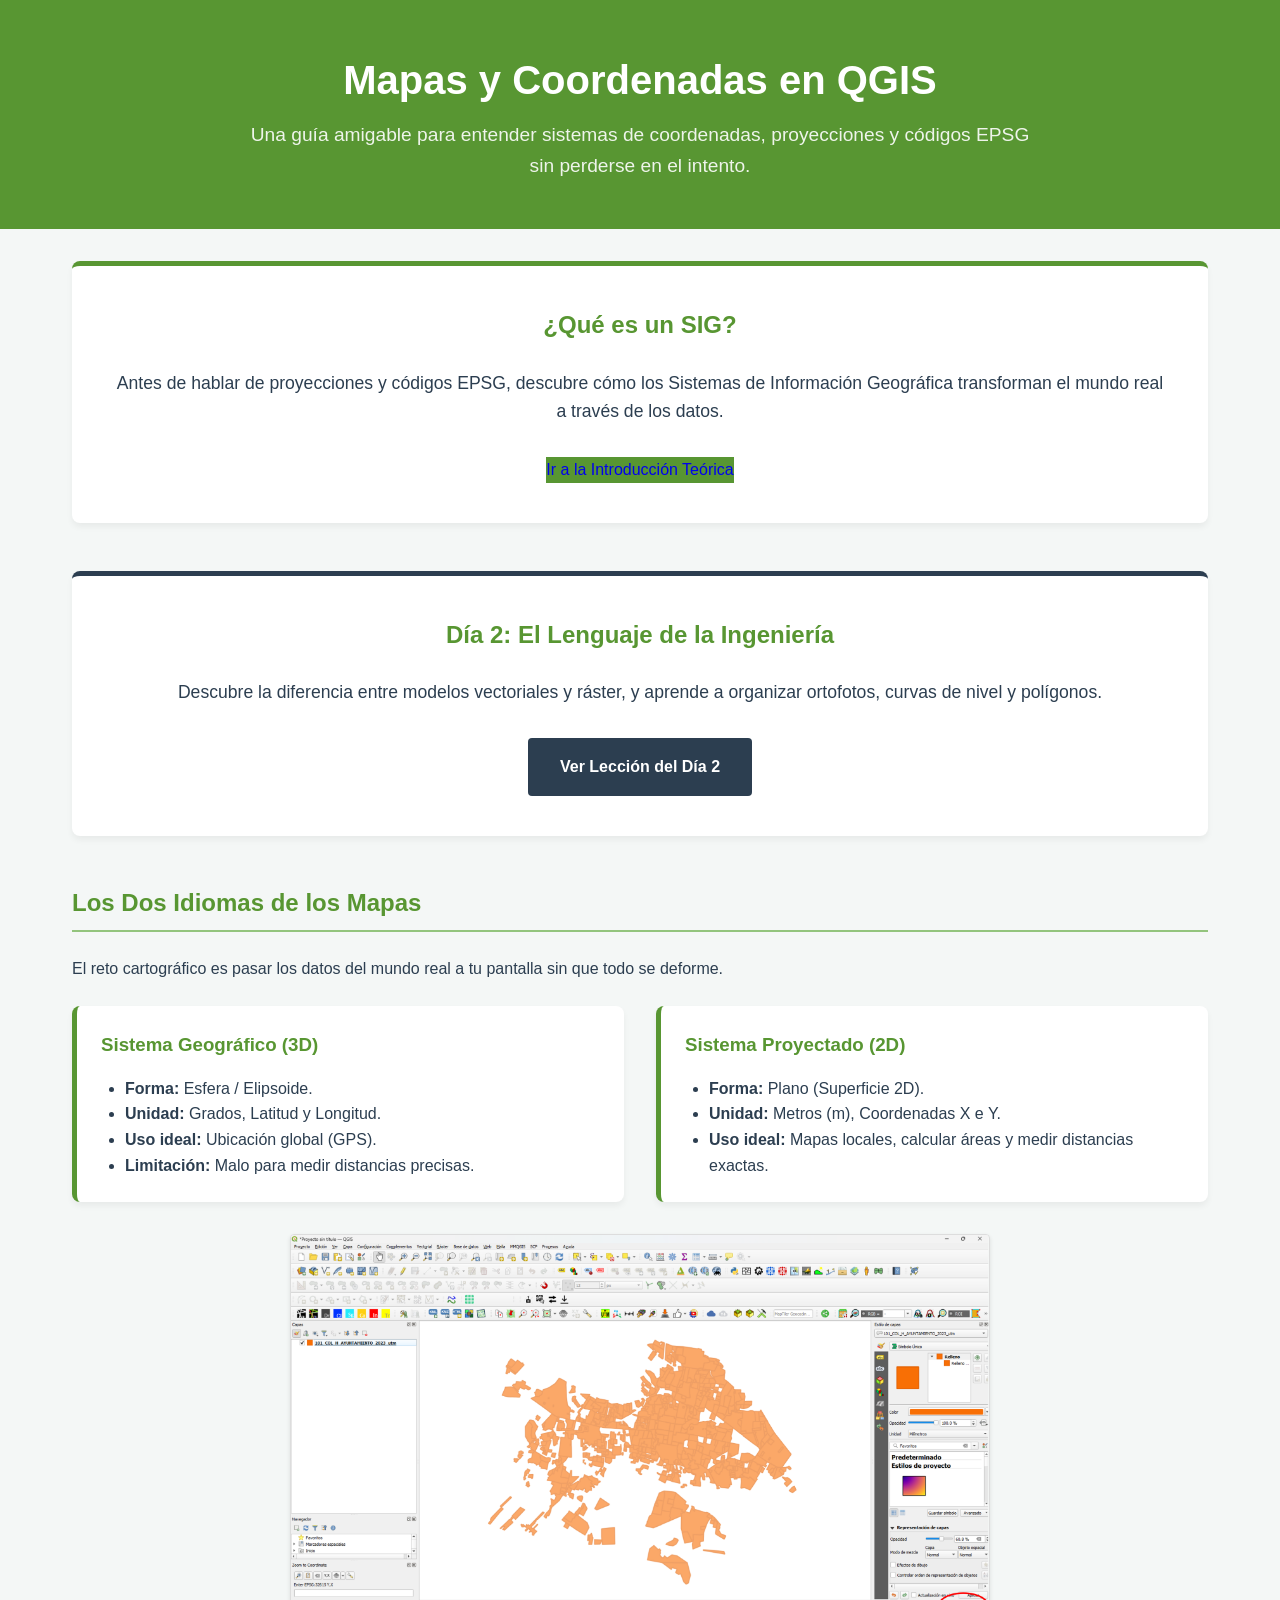
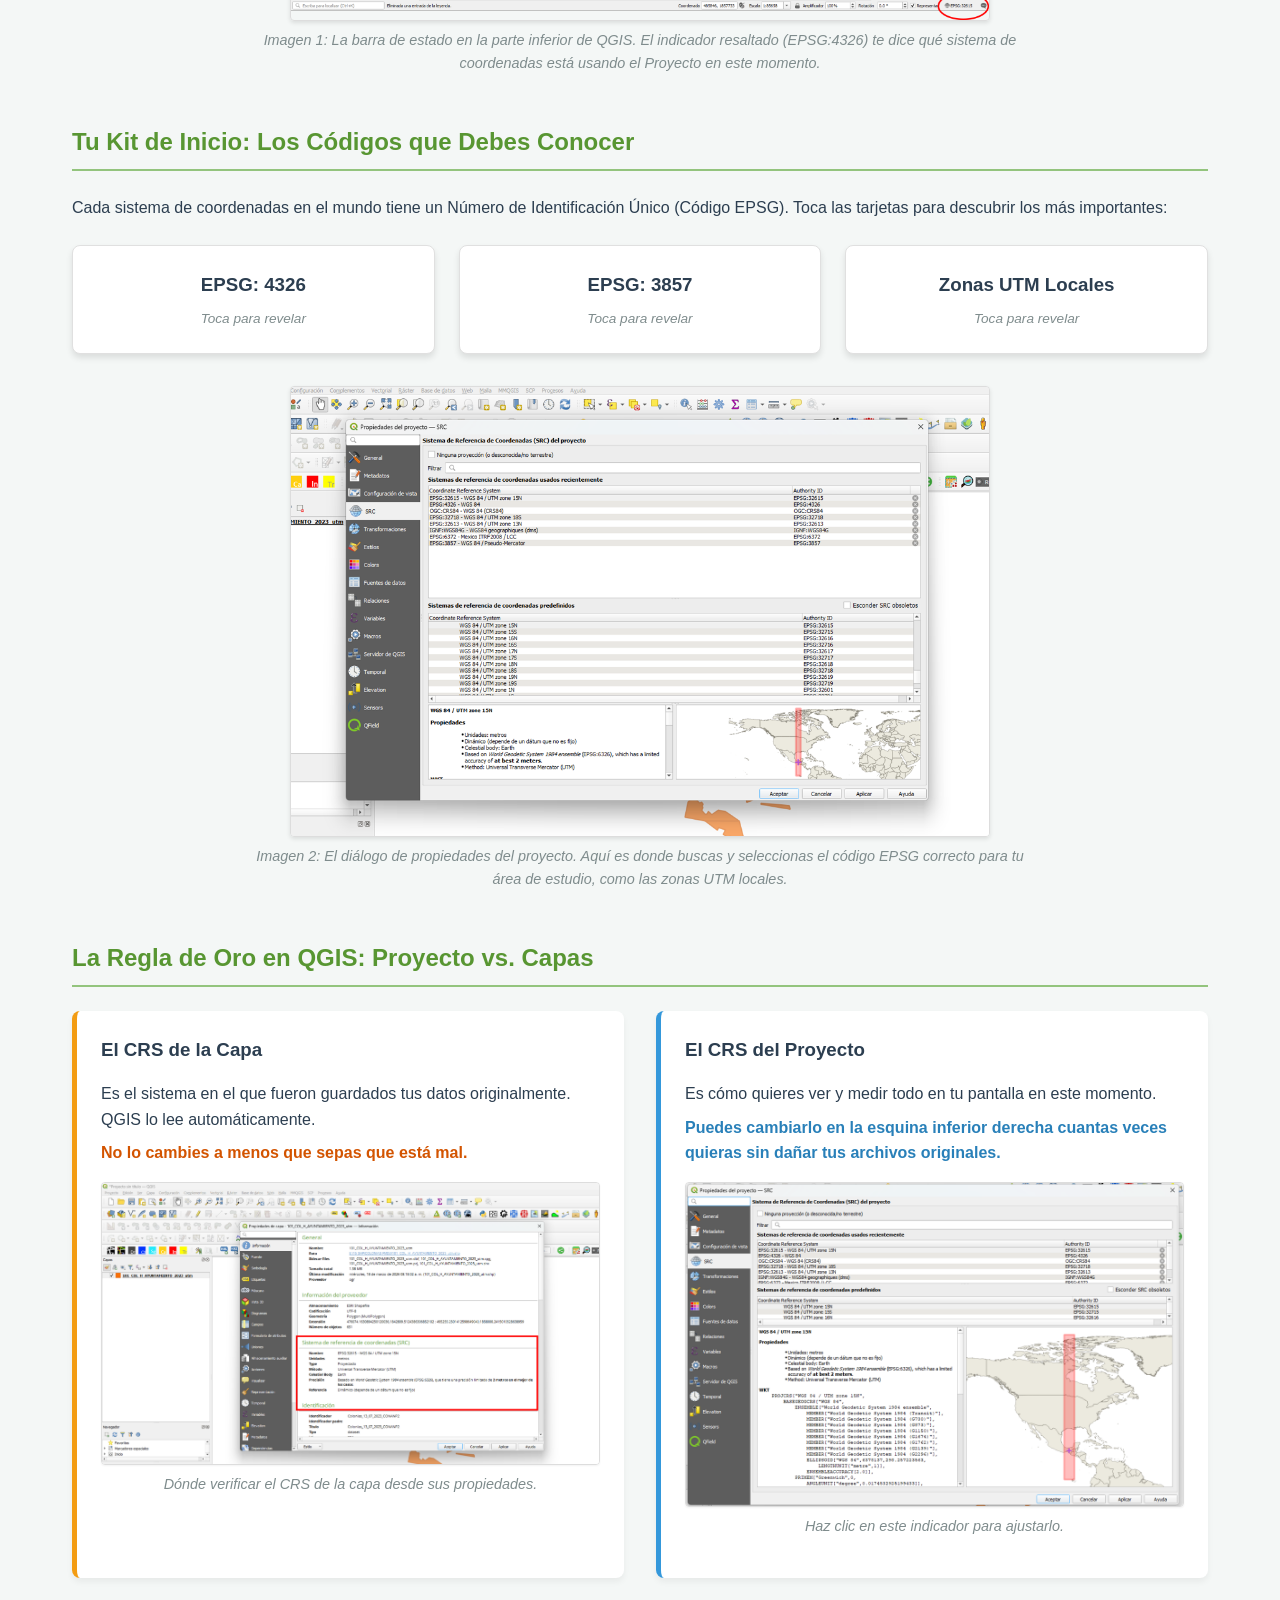
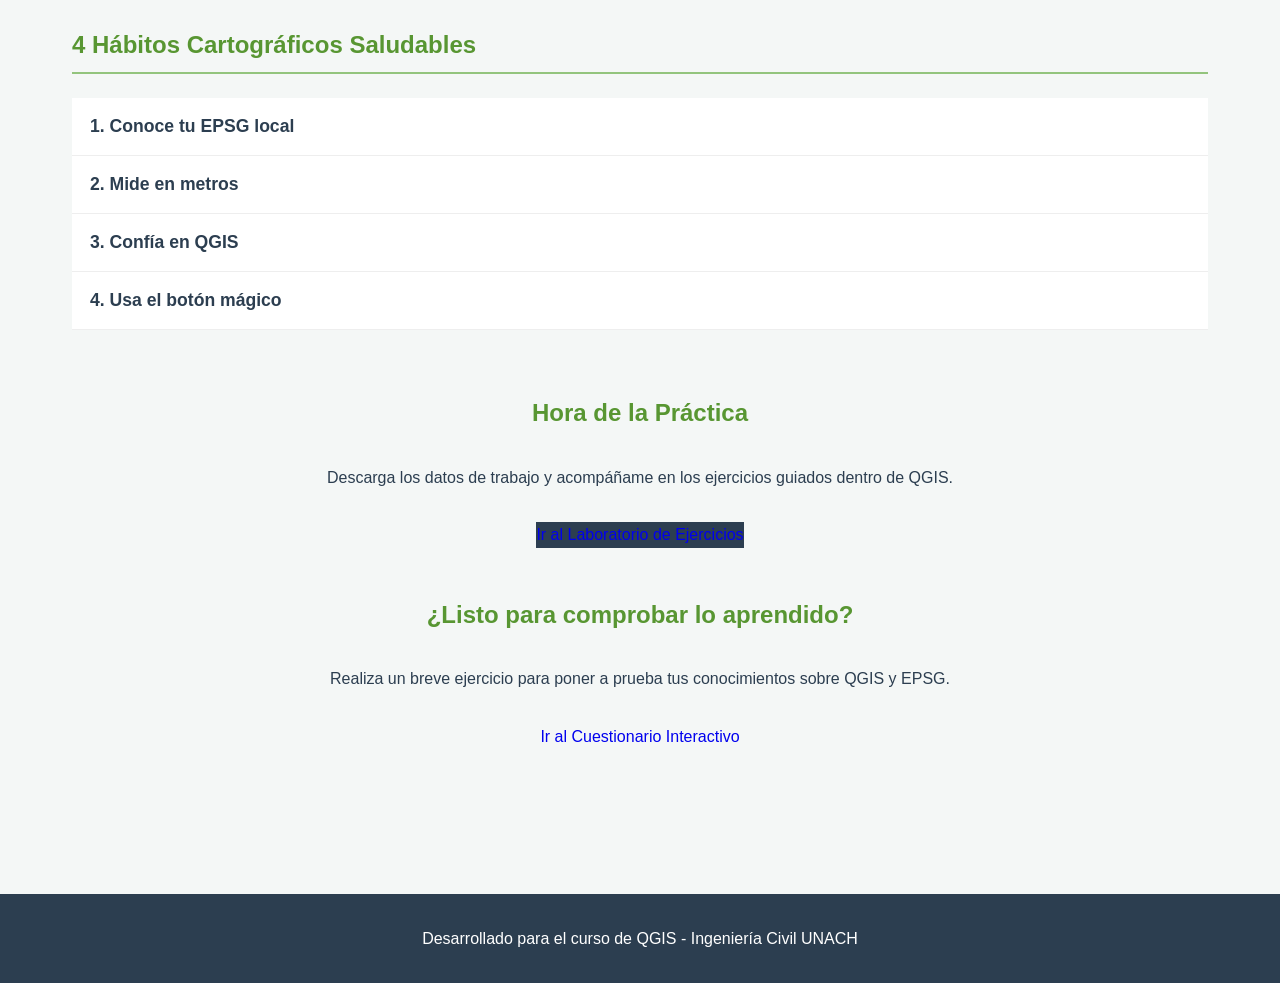
==== index.html @ a40d9d5a "Curso de QGIS" ====
<!DOCTYPE html>
<html lang="es">
<head>
    <meta charset="UTF-8">
    <meta name="viewport" content="width=device-width, initial-scale=1.0">
    <title>Mapas y Coordenadas en QGIS</title>
    <link rel="stylesheet" href="css/style.css">
</head>
<body>

    <header>
        <h1>Mapas y Coordenadas en QGIS</h1>
        <p>Una guía amigable para entender sistemas de coordenadas, proyecciones y códigos EPSG sin perderse en el intento.</p>
    </header>

    <div class="container">
        
        <section style="text-align: center; margin-bottom: 3rem; background-color: var(--white); padding: 2.5rem; border-radius: 8px; box-shadow: 0 4px 6px rgba(0,0,0,0.05); border-top: 5px solid var(--qgis-green);">
            <h2 class="section-title" style="border: none; margin-top: 0; padding-bottom: 0;">¿Qué es un SIG?</h2>
            <p style="margin-bottom: 2rem; font-size: 1.1rem; color: var(--qgis-dark);">Antes de hablar de proyecciones y códigos EPSG, descubre cómo los Sistemas de Información Geográfica transforman el mundo real a través de los datos.</p>
            <a href="introduccion.html" class="btn-submit" style="text-decoration: none; display: inline-block; width: auto; background-color: var(--qgis-green);">Ir a la Introducción Teórica</a>
        </section>

        <section style="text-align: center; margin-bottom: 3rem; background-color: var(--white); padding: 2.5rem; border-radius: 8px; box-shadow: 0 4px 6px rgba(0,0,0,0.05); border-top: 5px solid var(--qgis-dark);">
            <h2 class="section-title" style="border: none; margin-top: 0; padding-bottom: 0;">Día 2: El Lenguaje de la Ingeniería</h2>
            <p style="margin-bottom: 2rem; font-size: 1.1rem; color: var(--qgis-dark);">Descubre la diferencia entre modelos vectoriales y ráster, y aprende a organizar ortofotos, curvas de nivel y polígonos.</p>
            <a href="dia2.html" class="btn-submit" style="text-decoration: none; display: inline-block; width: auto; background-color: var(--qgis-dark); color: var(--white); padding: 1rem 2rem; border-radius: 4px; font-weight: bold;">Ver Lección del Día 2</a>
        </section>

        <section>
            <h2 class="section-title">Los Dos Idiomas de los Mapas</h2>
            <p class="section-desc">El reto cartográfico es pasar los datos del mundo real a tu pantalla sin que todo se deforme.</p>
            
            <div class="grid-2">
                <div class="card">
                    <h3 class="card-title-green">Sistema Geográfico (3D)</h3>
                    <ul class="card-list">
                        <li><strong>Forma:</strong> Esfera / Elipsoide.</li>
                        <li><strong>Unidad:</strong> Grados, Latitud y Longitud.</li>
                        <li><strong>Uso ideal:</strong> Ubicación global (GPS).</li>
                        <li><strong>Limitación:</strong> Malo para medir distancias precisas.</li>
                    </ul>
                </div>
                <div class="card">
                    <h3 class="card-title-green">Sistema Proyectado (2D)</h3>
                    <ul class="card-list">
                        <li><strong>Forma:</strong> Plano (Superficie 2D).</li>
                        <li><strong>Unidad:</strong> Metros (m), Coordenadas X e Y.</li>
                        <li><strong>Uso ideal:</strong> Mapas locales, calcular áreas y medir distancias exactas.</li>
                    </ul>
                </div>
            </div>

            <figure class="demo-image-full">
                <img src="img/barra_estado.png" alt="Ejemplo de barra de estado de QGIS mostrando el EPSG:4326" class="qgis-screenshot-focused">
                <figcaption>Imagen 1: La barra de estado en la parte inferior de QGIS. El indicador resaltado (EPSG:4326) te dice qué sistema de coordenadas está usando el Proyecto en este momento.</figcaption>
            </figure>
        </section>

        <section>
            <h2 class="section-title">Tu Kit de Inicio: Los Códigos que Debes Conocer</h2>
            <p class="section-desc">Cada sistema de coordenadas en el mundo tiene un Número de Identificación Único (Código EPSG). Toca las tarjetas para descubrir los más importantes:</p>
            
            <div class="grid-3">
                <div class="interactive-card" onclick="toggleCard(this)">
                    <h3>EPSG: 4326</h3>
                    <p class="hint">Toca para revelar</p>
                    <div class="hidden-content">
                        <p><strong>El Rey Global.</strong> Usa grados (lat/long). Perfecto para ubicar puntos con GPS en cualquier parte del planeta.</p>
                    </div>
                </div>

                <div class="interactive-card" onclick="toggleCard(this)">
                    <h3>EPSG: 3857</h3>
                    <p class="hint">Toca para revelar</p>
                    <div class="hidden-content">
                        <p><strong>El Estándar Web.</strong> Usa metros. Es el sistema que utilizan Google Maps, OpenStreetMap y casi todos los mapas en internet.</p>
                    </div>
                </div>

                <div class="interactive-card" onclick="toggleCard(this)">
                    <h3>Zonas UTM Locales</h3>
                    <p class="hint">Toca para revelar</p>
                    <div class="hidden-content">
                        <p><strong>La Lupa Local.</strong> Usan metros. Son 'tiras' o franjas específicas del mundo para trabajar con máxima precisión en tu país o región.</p>
                    </div>
                </div>
            </div>

            <figure class="demo-image-full">
                <img src="img/propiedades_proyecto.png" alt="Ejemplo de búsqueda de EPSG en propiedades del proyecto de QGIS" class="qgis-screenshot-focused">
                <figcaption>Imagen 2: El diálogo de propiedades del proyecto. Aquí es donde buscas y seleccionas el código EPSG correcto para tu área de estudio, como las zonas UTM locales.</figcaption>
            </figure>
        </section>

        <section>
            <h2 class="section-title">La Regla de Oro en QGIS: Proyecto vs. Capas</h2>
            <div class="grid-2">
                <div class="card card-warning">
                    <h3>El CRS de la Capa</h3>
                    <p class="mt-1">Es el sistema en el que fueron guardados tus datos originalmente. QGIS lo lee automáticamente.</p>
                    <p class="warning-text">No lo cambies a menos que sepas que está mal.</p>
                    <figure class="demo-image-card mt-1">
                        <img src="img/propiedades_capa.png" alt="Imagen de propiedades de capa en QGIS mostrando el CRS de la capa" class="qgis-screenshot-card">
                        <figcaption>Dónde verificar el CRS de la capa desde sus propiedades.</figcaption>
                    </figure>
                </div>
                <div class="card card-info">
                    <h3>El CRS del Proyecto</h3>
                    <p class="mt-1">Es cómo quieres ver y medir todo en tu pantalla en este momento.</p>
                    <p class="info-text">Puedes cambiarlo en la esquina inferior derecha cuantas veces quieras sin dañar tus archivos originales.</p>
                    <figure class="demo-image-card mt-1">
                        <img src="img/esquina_inferior.png" alt="Esquina inferior derecha de QGIS para cambiar CRS" class="qgis-screenshot-card">
                        <figcaption>Haz clic en este indicador para ajustarlo.</figcaption>
                    </figure>
                </div>
            </div>
        </section>

        <section>
            <h2 class="section-title">4 Hábitos Cartográficos Saludables</h2>
            
            <button class="accordion">1. Conoce tu EPSG local</button>
            <div class="panel">
                <p>Averigua qué código EPSG (UTM o sistema nacional) se usa oficialmente en tu país o área de estudio.</p>
            </div>

            <button class="accordion">2. Mide en metros</button>
            <div class="panel">
                <p>Si necesitas calcular áreas o distancias, asegúrate de que tu Proyecto esté en un Sistema Proyectado, no en grados.</p>
            </div>

            <button class="accordion">3. Confía en QGIS</button>
            <div class="panel">
                <p>Deja que el software asigne automáticamente el CRS a las capas que importas. No lo fuerces.</p>
            </div>

            <button class="accordion">4. Usa el botón mágico</button>
            <div class="panel">
                <p>Haz clic derecho en tu capa principal y usa 'Establecer CRS del Proyecto desde Capa' para alinear tu lienzo rápidamente.</p>
                <figure class="demo-image-full">
                    <img src="img/set_crs.png" alt="Imagen del menú contextual para establecer CRS del proyecto desde capa en QGIS" class="qgis-screenshot-focused">
                    <figcaption>Imagen 3: Cómo acceder rápidamente a la función 'Set Project CRS from Layer' desde el panel de capas.</figcaption>
                </figure>
            </div>
        </section>

        <section style="text-align: center; margin-top: 4rem; margin-bottom: 2rem;">
            <h2 class="section-title" style="border: none;">Hora de la Práctica</h2>
            <p style="margin-bottom: 2rem;">Descarga los datos de trabajo y acompáñame en los ejercicios guiados dentro de QGIS.</p>
            <a href="ejercicios.html" class="btn-submit" style="text-decoration: none; display: inline-block; width: auto; background-color: var(--qgis-dark);">Ir al Laboratorio de Ejercicios</a>
        </section>

        <section style="text-align: center; margin-bottom: 4rem;">
            <h2 class="section-title" style="border: none;">¿Listo para comprobar lo aprendido?</h2>
            <p style="margin-bottom: 2rem;">Realiza un breve ejercicio para poner a prueba tus conocimientos sobre QGIS y EPSG.</p>
            <a href="quiz.html" class="btn-submit" style="text-decoration: none; display: inline-block; width: auto;">Ir al Cuestionario Interactivo</a>
        </section>

    </div>

    <footer>
        <p>Desarrollado para el curso de QGIS - Ingeniería Civil UNACH</p>
    </footer>

    <script src="js/script.js"></script>
</body>
</html>
---- css/style.css ----
:root {
    --qgis-green: #589632;
    --qgis-light-green: #93c47d;
    --qgis-dark: #2c3e50;
    --qgis-bg: #f4f7f6;
    --white: #ffffff;
}

* {
    box-sizing: border-box;
    margin: 0;
    padding: 0;
    font-family: 'Segoe UI', Tahoma, Geneva, Verdana, sans-serif;
}

body {
    background-color: var(--qgis-bg);
    color: var(--qgis-dark);
    line-height: 1.6;
}

header {
    background-color: var(--qgis-green);
    color: var(--white);
    padding: 3rem 1rem;
    text-align: center;
}

header h1 {
    font-size: 2.5rem;
    margin-bottom: 0.5rem;
}

header p {
    font-size: 1.2rem;
    opacity: 0.9;
    max-width: 800px;
    margin: 0 auto;
}

.container {
    max-width: 1200px;
    margin: 0 auto;
    padding: 2rem;
}

.section-title {
    color: var(--qgis-green);
    border-bottom: 2px solid var(--qgis-light-green);
    padding-bottom: 0.5rem;
    margin-bottom: 1.5rem;
    margin-top: 3rem;
}

.section-desc {
    margin-bottom: 1.5rem;
}

.grid-2 {
    display: grid;
    grid-template-columns: repeat(auto-fit, minmax(300px, 1fr));
    gap: 2rem;
}

.grid-3 {
    display: grid;
    grid-template-columns: repeat(auto-fit, minmax(250px, 1fr));
    gap: 1.5rem;
}

.card {
    background: var(--white);
    border-radius: 8px;
    padding: 1.5rem;
    box-shadow: 0 4px 6px rgba(0,0,0,0.05);
    border-left: 5px solid var(--qgis-green);
}

.card-title-green {
    color: var(--qgis-green);
}

.card-list {
    margin-top: 1rem;
    margin-left: 1.5rem;
}

.card-warning {
    border-left-color: #f39c12;
}

.card-info {
    border-left-color: #3498db;
}

.mt-1 {
    margin-top: 1rem;
}

.warning-text {
    margin-top: 0.5rem;
    font-weight: bold;
    color: #d35400;
}

.info-text {
    margin-top: 0.5rem;
    font-weight: bold;
    color: #2980b9;
}

.interactive-card {
    background: var(--white);
    border-radius: 8px;
    padding: 1.5rem;
    box-shadow: 0 4px 6px rgba(0,0,0,0.1);
    cursor: pointer;
    transition: transform 0.3s ease, box-shadow 0.3s ease;
    text-align: center;
    border: 1px solid #e0e0e0;
}

.interactive-card:hover {
    transform: translateY(-5px);
    box-shadow: 0 6px 12px rgba(0,0,0,0.15);
    border-color: var(--qgis-light-green);
}

.interactive-card h3 {
    color: var(--qgis-dark);
    margin-bottom: 0.5rem;
}

.interactive-card .hint {
    font-size: 0.85rem;
    color: #7f8c8d;
    font-style: italic;
}

.hidden-content {
    display: none;
    margin-top: 1rem;
    padding-top: 1rem;
    border-top: 1px solid #eee;
    text-align: left;
    animation: fadeIn 0.4s ease-in-out;
}

.interactive-card.active .hidden-content {
    display: block;
}

.interactive-card.active .hint {
    display: none;
}

.accordion {
    background-color: var(--white);
    color: var(--qgis-dark);
    cursor: pointer;
    padding: 18px;
    width: 100%;
    border: none;
    text-align: left;
    outline: none;
    font-size: 1.1rem;
    font-weight: bold;
    transition: 0.4s;
    border-bottom: 1px solid #eee;
}

.active-accordion, .accordion:hover {
    background-color: var(--qgis-light-green);
    color: var(--white);
}

.panel {
    padding: 0 18px;
    background-color: white;
    max-height: 0;
    overflow: hidden;
    transition: max-height 0.2s ease-out;
}

.panel p {
    padding: 1rem 0;
}

/* --- Control de Imágenes --- */
.demo-image-full {
    text-align: center;
    margin-top: 2rem;
    margin-bottom: 2rem;
}

.demo-image-card {
    text-align: center;
    margin-top: 1rem;
    margin-bottom: 1rem;
}

/* Limita el tamaño de las imágenes generales para que no ocupen toda la pantalla */
.qgis-screenshot-focused {
    max-width: 700px;
    width: 100%;
    height: auto;
    border: 1px solid #ddd;
    border-radius: 4px;
    box-shadow: 0 2px 4px rgba(0,0,0,0.1);
    display: block;
    margin: 0 auto;
}

/* Asegura que las imágenes dentro de las tarjetas encajen bien */
.qgis-screenshot-card {
    max-width: 100%;
    height: auto;
    border: 1px solid #ddd;
    border-radius: 4px;
    box-shadow: 0 1px 2px rgba(0,0,0,0.05);
    display: block;
    margin: 0 auto;
}

figcaption {
    font-size: 0.9rem;
    color: #7f8c8d;
    font-style: italic;
    margin-top: 0.5rem;
    max-width: 800px;
    margin-left: auto;
    margin-right: auto;
}

@keyframes fadeIn {
    from { opacity: 0; }
    to { opacity: 1; }
}

footer {
    text-align: center;
    padding: 2rem;
    background: var(--qgis-dark);
    color: var(--white);
    margin-top: 3rem;
}

/* Ajustes para pantallas moviles pequenas */
@media (max-width: 600px) {
    header h1 {
        font-size: 2rem;
    }
    .container {
        padding: 1rem;
    }
    .accordion {
        font-size: 1rem;
    }
    .qgis-screenshot-focused {
        border-radius: 2px;
    }
}
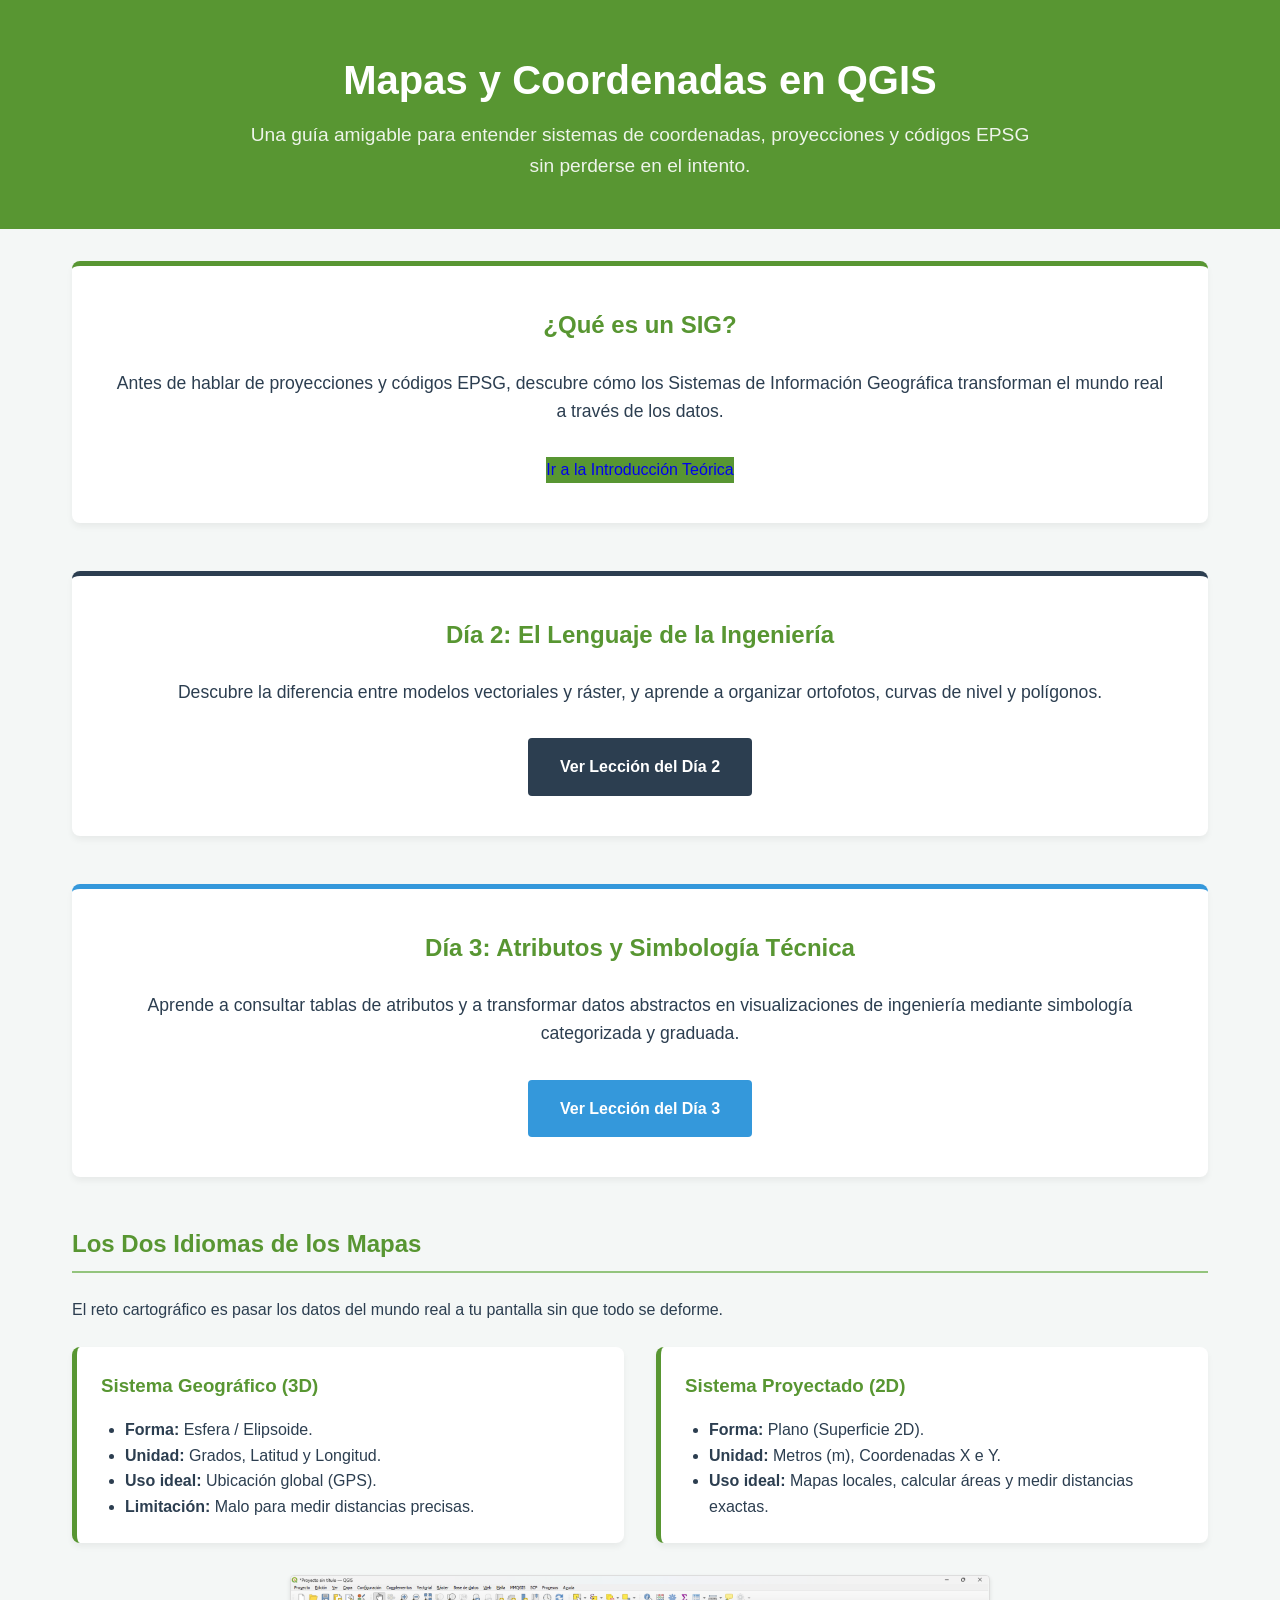
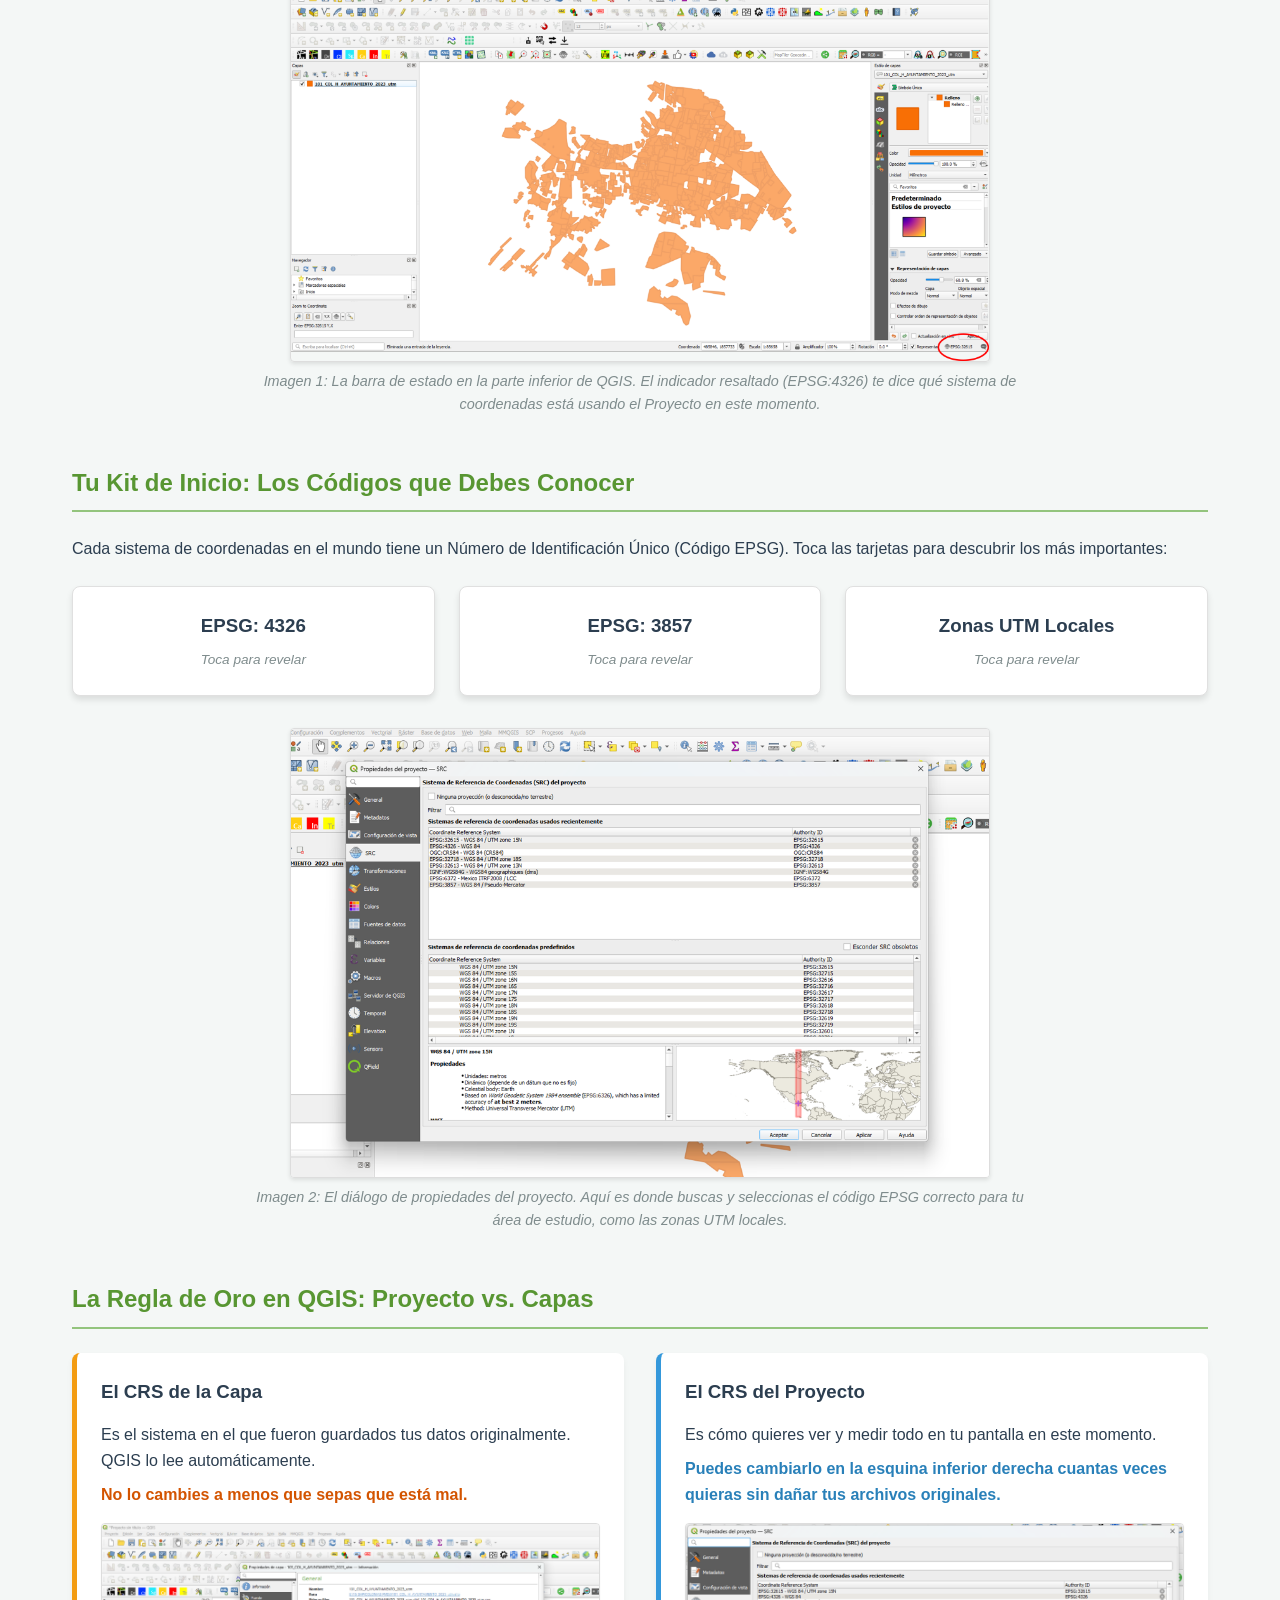
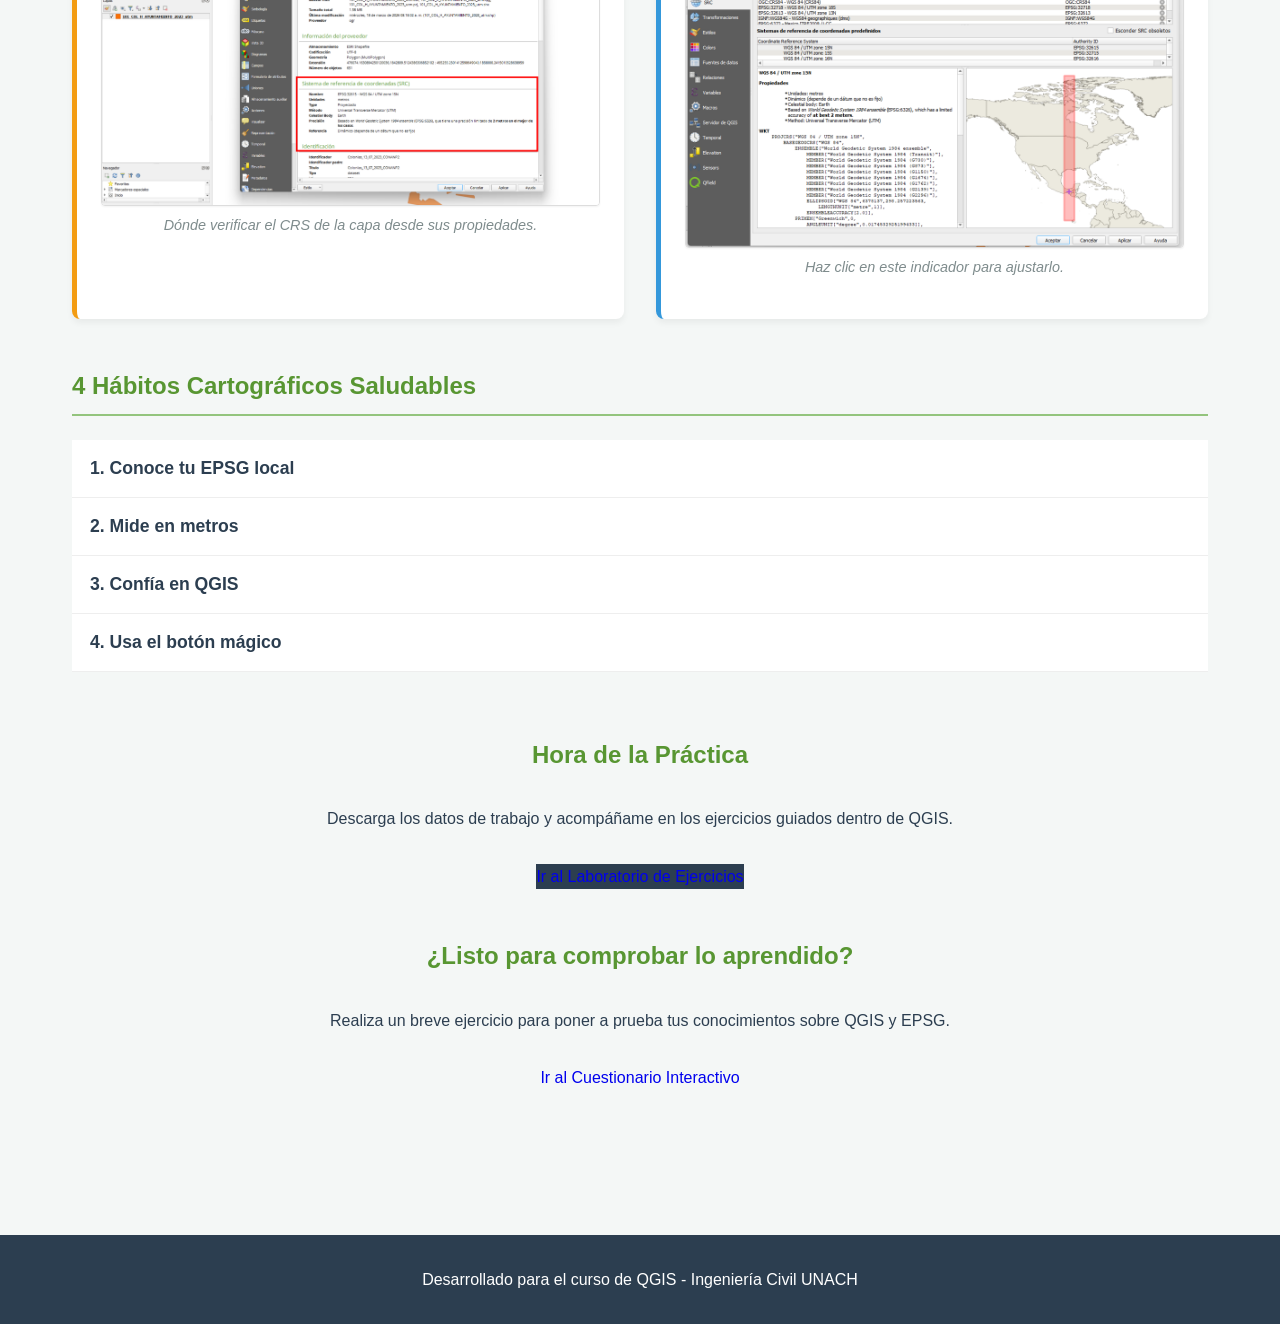
==== commit 4240a5e3: "#agregue un chingo de cosas en la oficina" ====
--- a/index.html
+++ b/index.html
@@ -25,6 +25,12 @@
             <h2 class="section-title" style="border: none; margin-top: 0; padding-bottom: 0;">Día 2: El Lenguaje de la Ingeniería</h2>
             <p style="margin-bottom: 2rem; font-size: 1.1rem; color: var(--qgis-dark);">Descubre la diferencia entre modelos vectoriales y ráster, y aprende a organizar ortofotos, curvas de nivel y polígonos.</p>
             <a href="dia2.html" class="btn-submit" style="text-decoration: none; display: inline-block; width: auto; background-color: var(--qgis-dark); color: var(--white); padding: 1rem 2rem; border-radius: 4px; font-weight: bold;">Ver Lección del Día 2</a>
+        </section>
+
+        <section style="text-align: center; margin-bottom: 3rem; background-color: var(--white); padding: 2.5rem; border-radius: 8px; box-shadow: 0 4px 6px rgba(0,0,0,0.05); border-top: 5px solid #3498db;">
+            <h2 class="section-title" style="border: none; margin-top: 0; padding-bottom: 0;">Día 3: Atributos y Simbología Técnica</h2>
+            <p style="margin-bottom: 2rem; font-size: 1.1rem; color: var(--qgis-dark);">Aprende a consultar tablas de atributos y a transformar datos abstractos en visualizaciones de ingeniería mediante simbología categorizada y graduada.</p>
+            <a href="dia3.html" class="btn-submit" style="text-decoration: none; display: inline-block; width: auto; background-color: #3498db; color: var(--white); padding: 1rem 2rem; border-radius: 4px; font-weight: bold;">Ver Lección del Día 3</a>
         </section>
 
         <section>
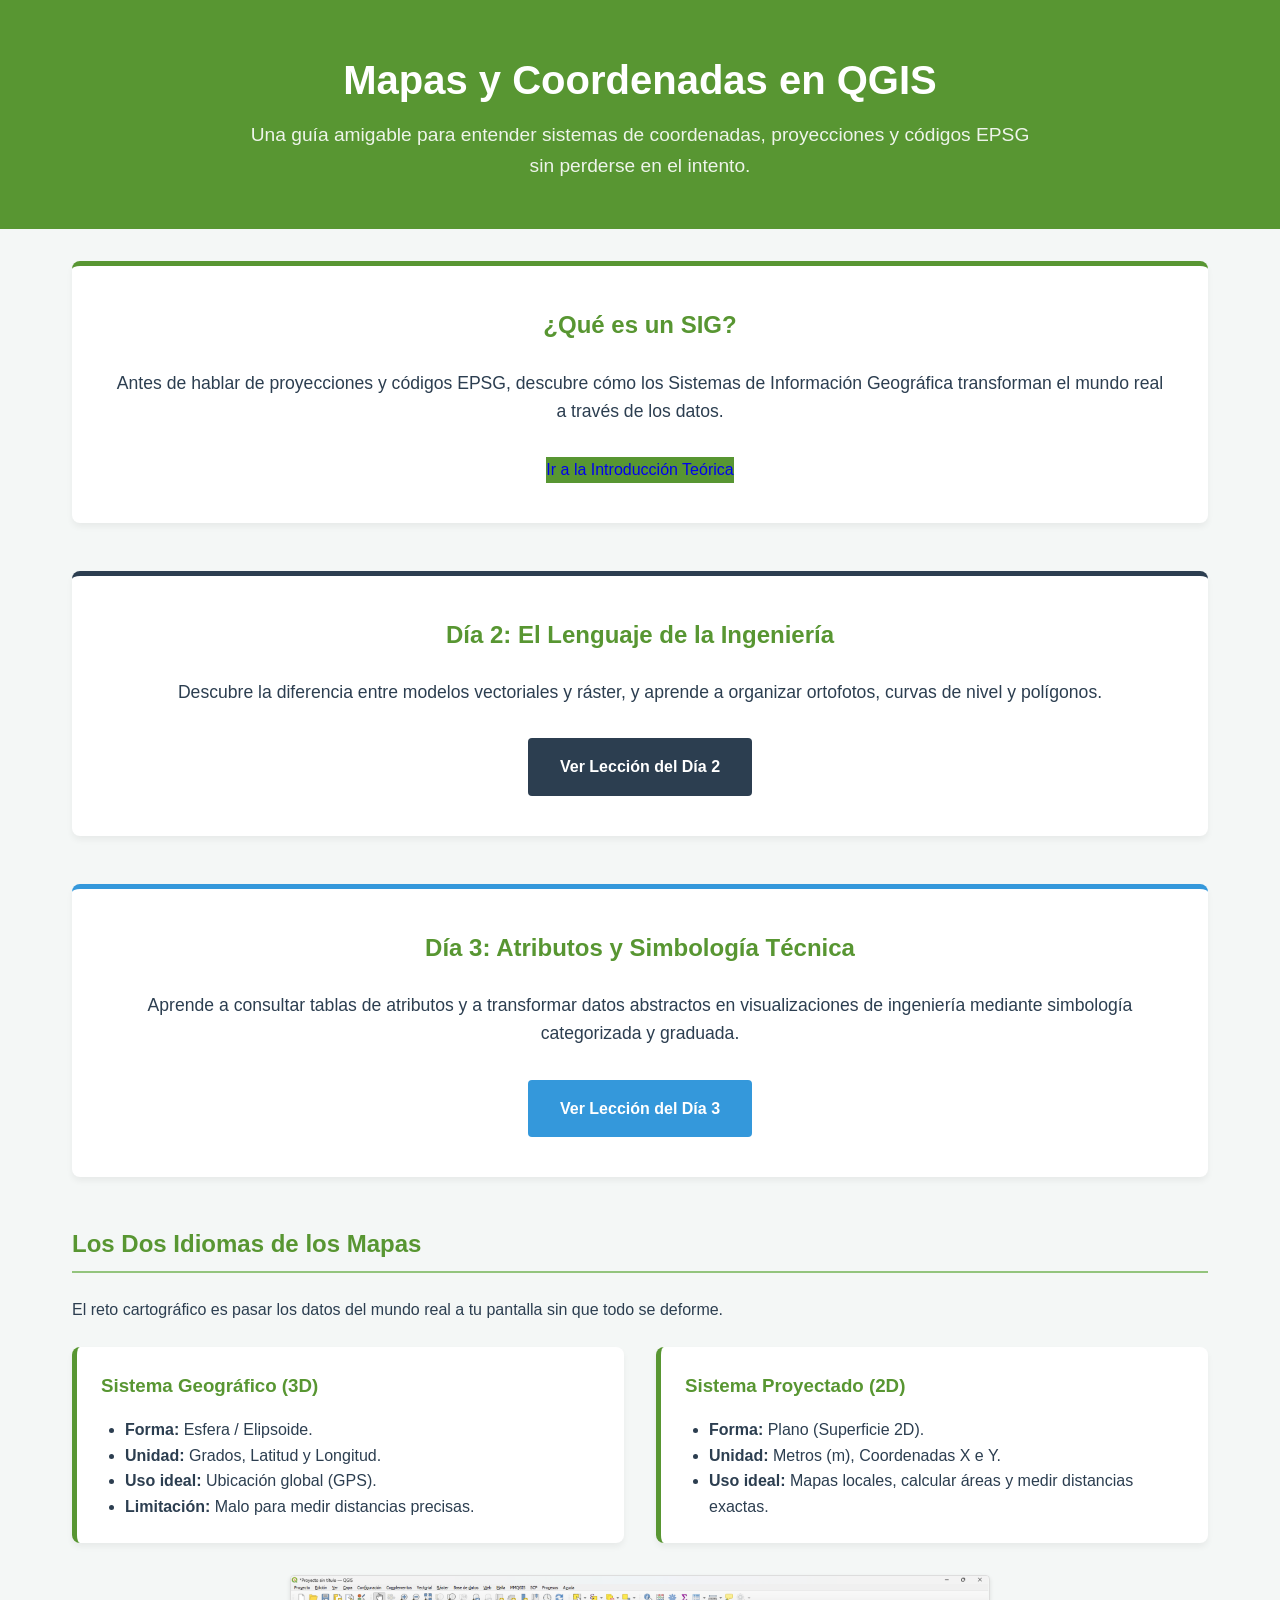
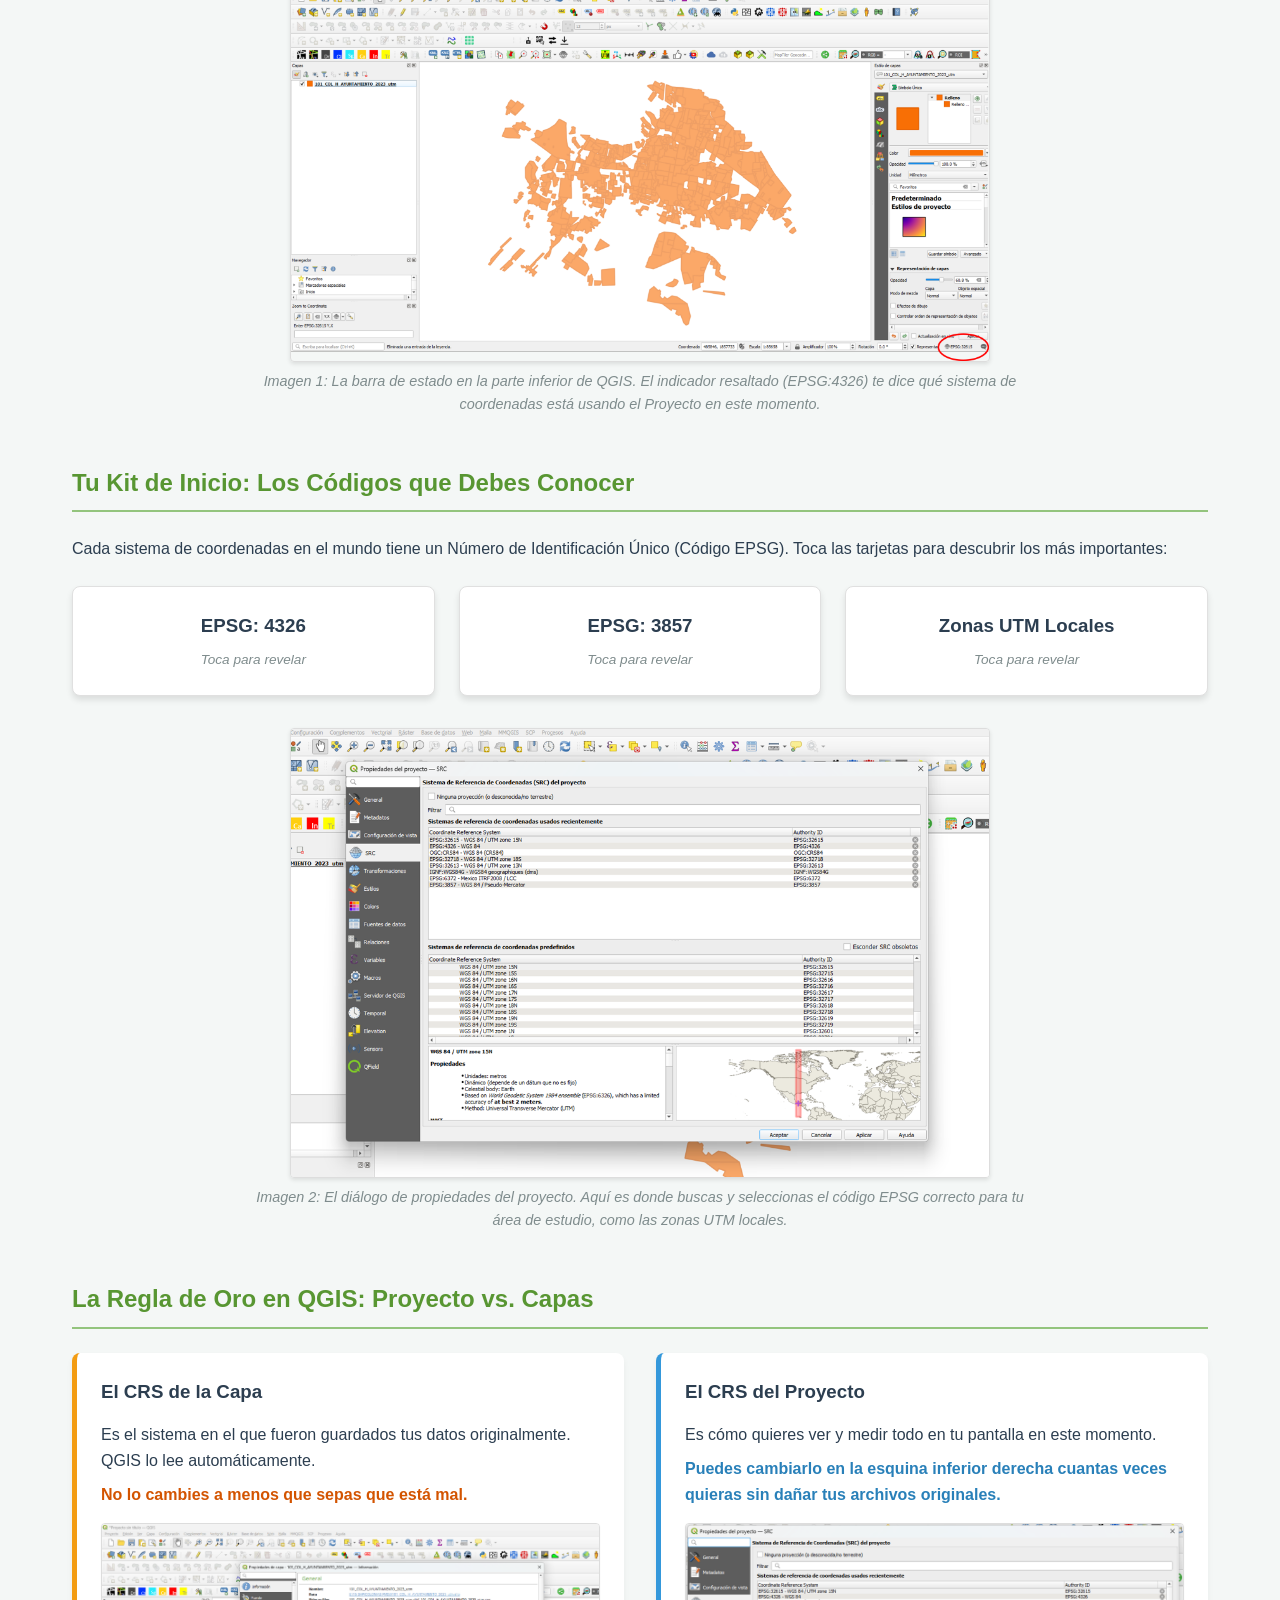
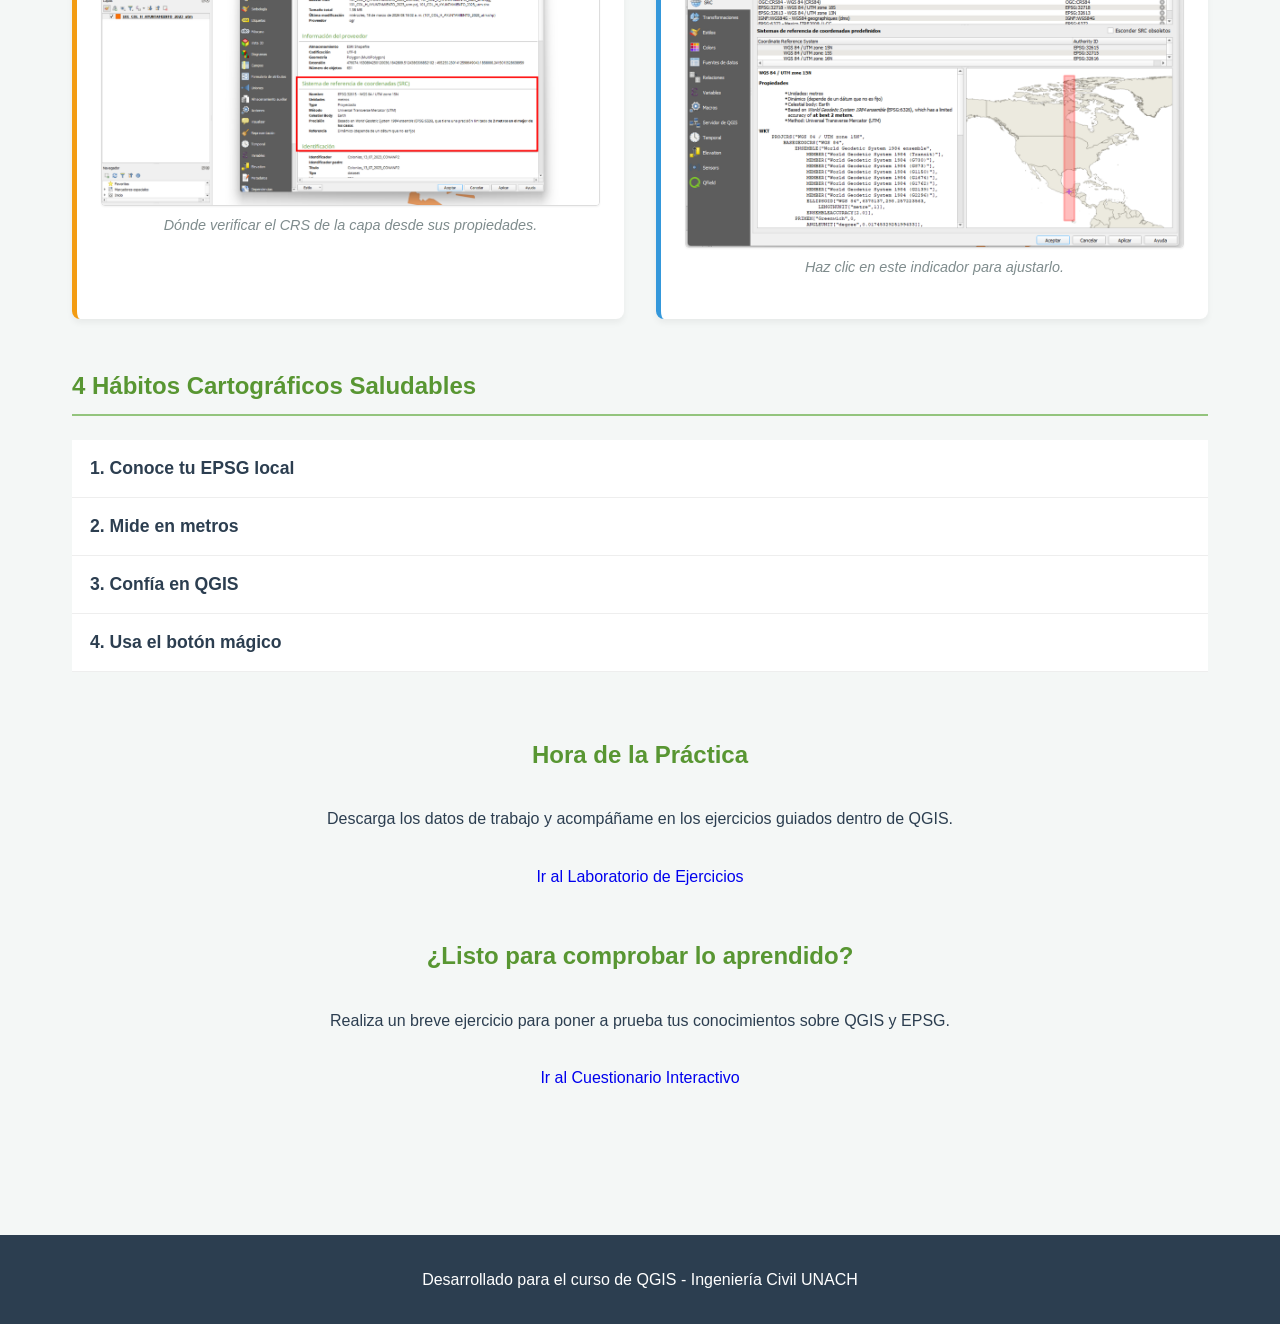
==== commit 49900d70: "#modificacion sencilla" ====
--- a/index.html
+++ b/index.html
@@ -1,3 +1,4 @@
+
 <!DOCTYPE html>
 <html lang="es">
 <head>
@@ -154,7 +155,7 @@
         <section style="text-align: center; margin-top: 4rem; margin-bottom: 2rem;">
             <h2 class="section-title" style="border: none;">Hora de la Práctica</h2>
             <p style="margin-bottom: 2rem;">Descarga los datos de trabajo y acompáñame en los ejercicios guiados dentro de QGIS.</p>
-            <a href="ejercicios.html" class="btn-submit" style="text-decoration: none; display: inline-block; width: auto; background-color: var(--qgis-dark);">Ir al Laboratorio de Ejercicios</a>
+            <a href="ejercicios.html" class="btn-submit" style="text-decoration: none; display: inline-block; width: auto;">Ir al Laboratorio de Ejercicios</a>
         </section>
 
         <section style="text-align: center; margin-bottom: 4rem;">
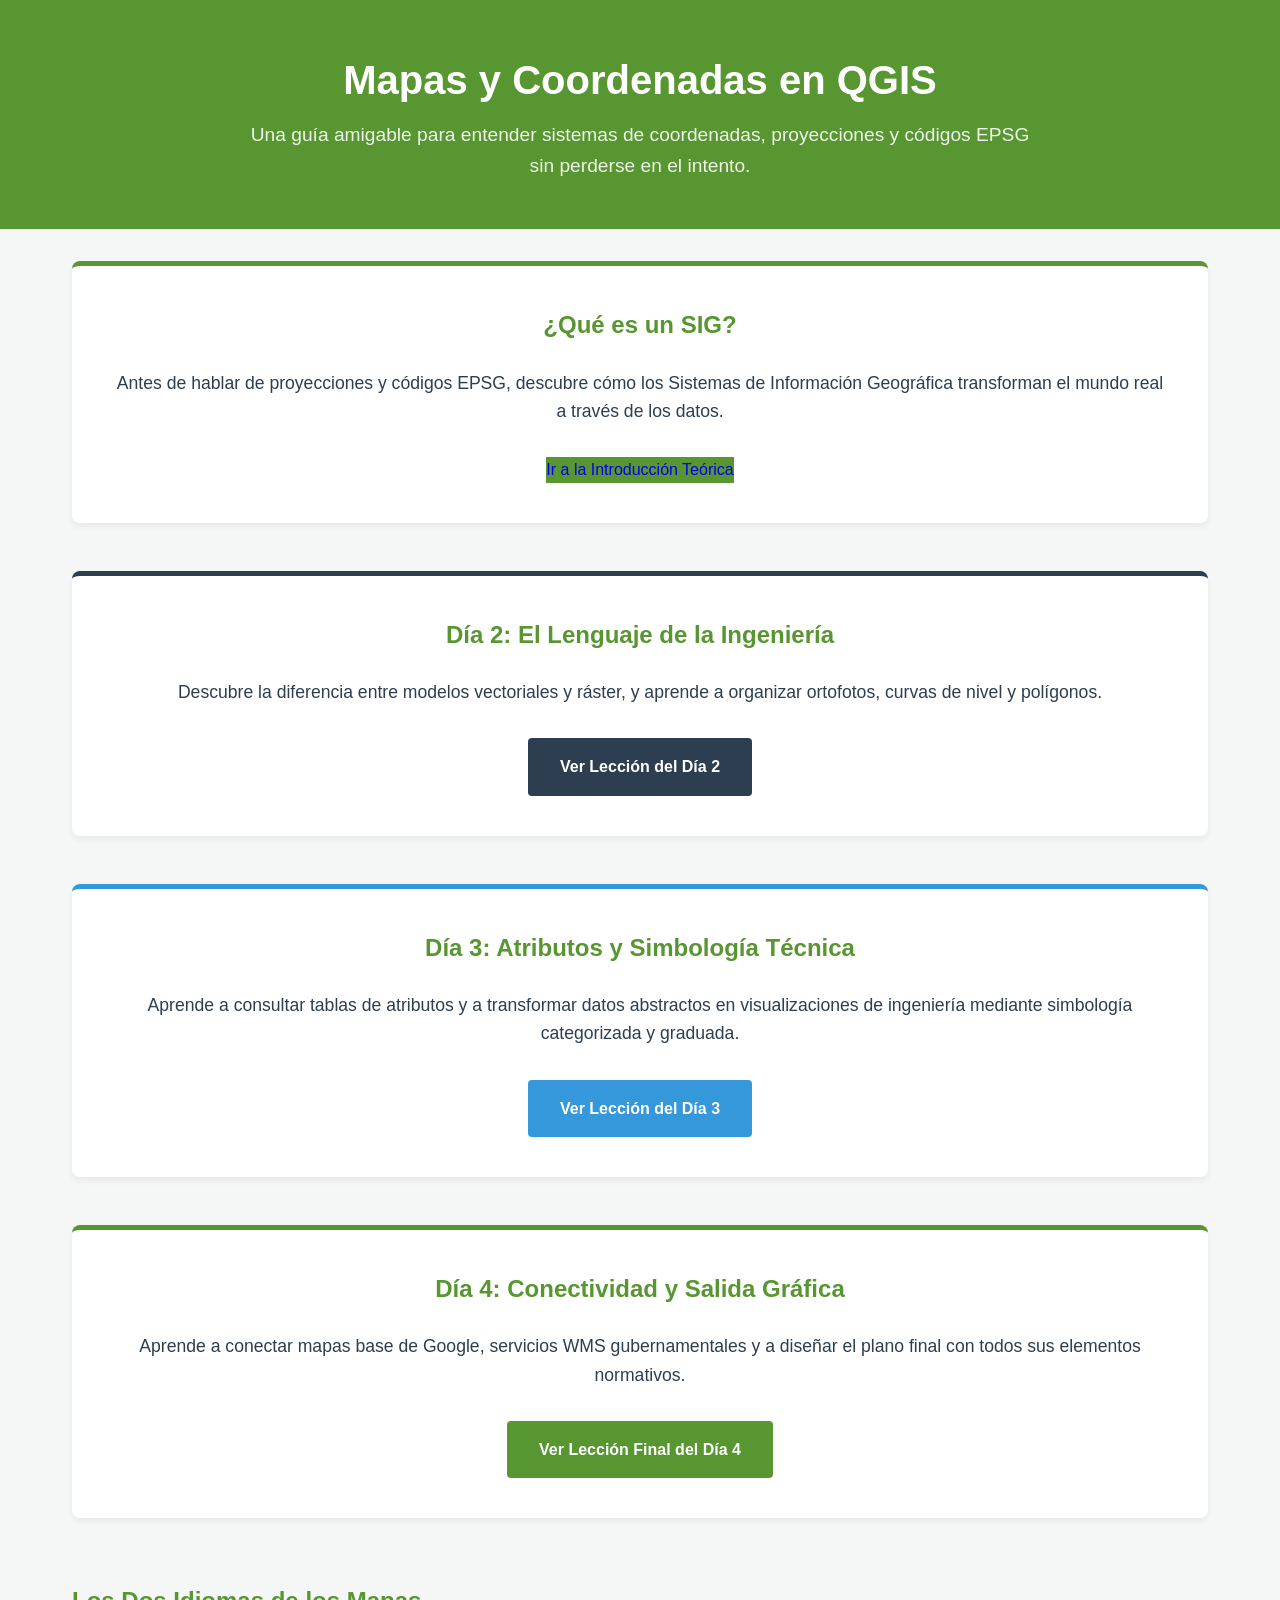
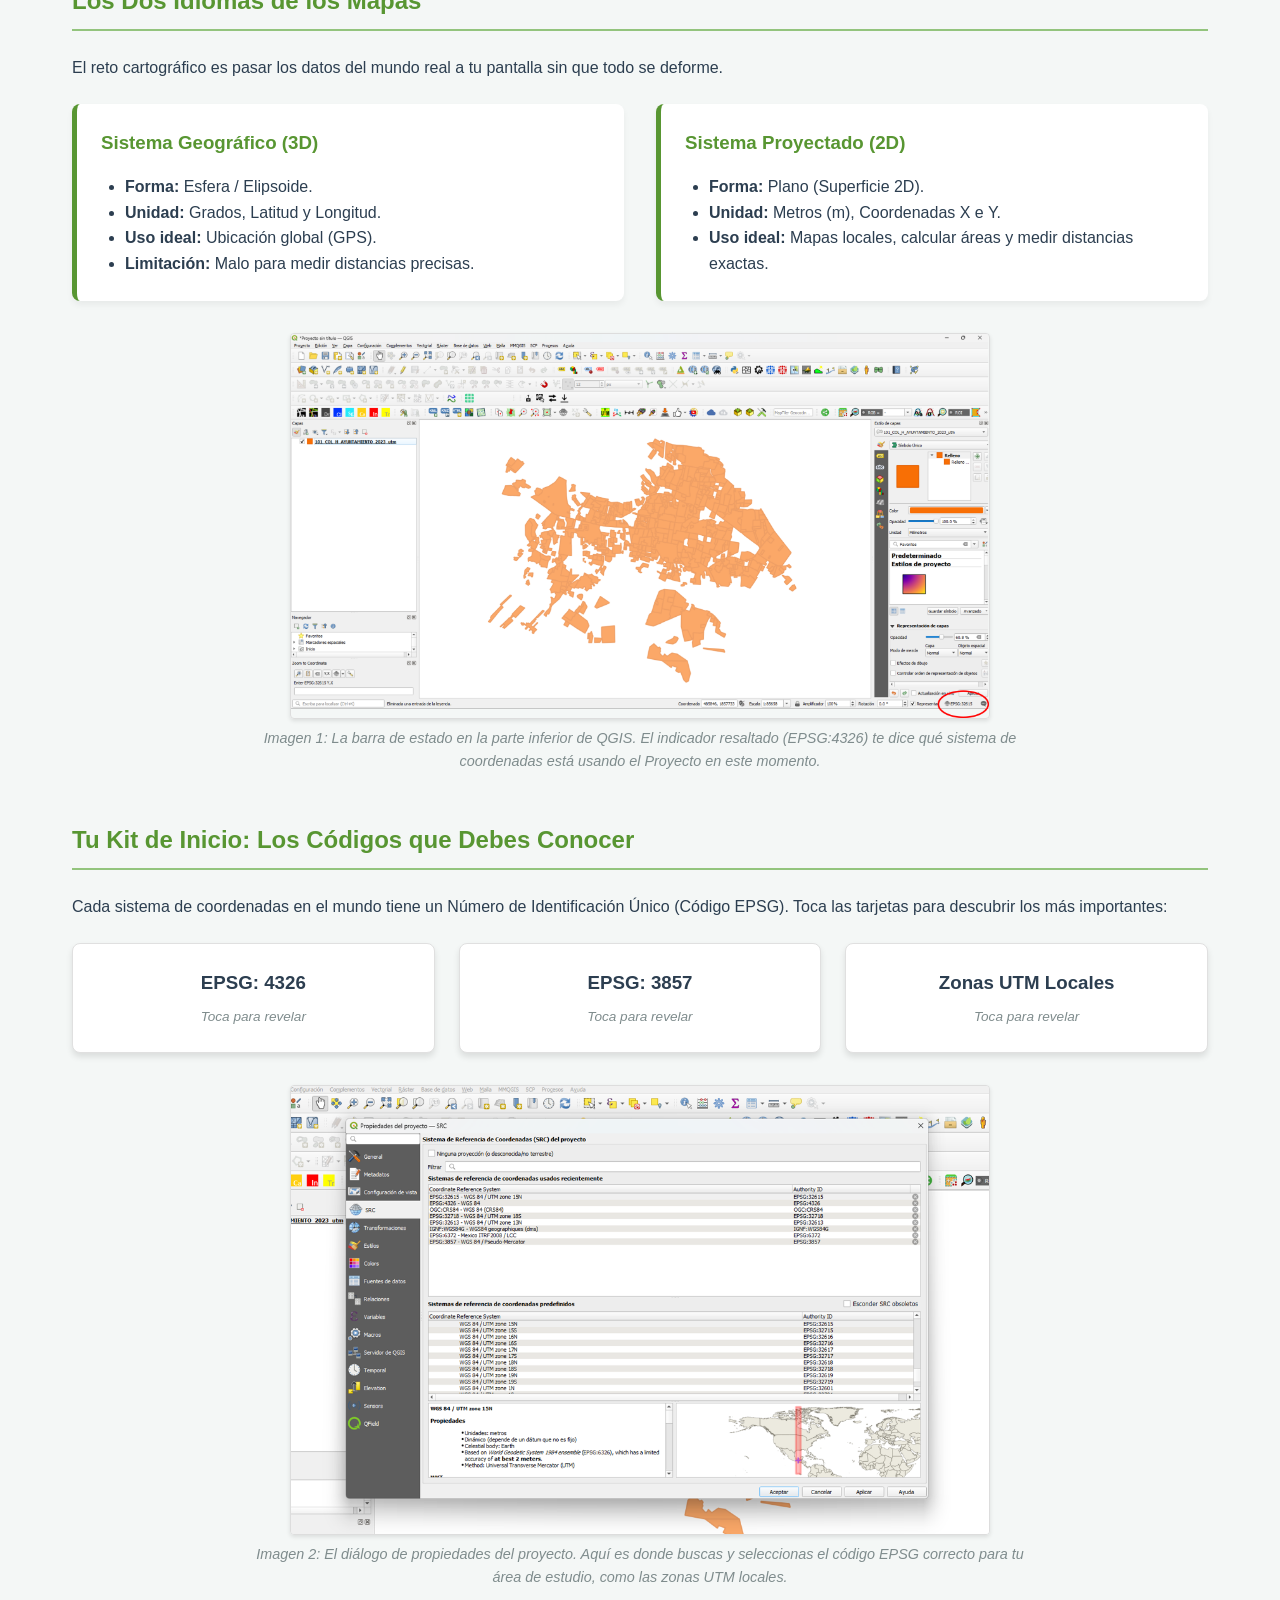
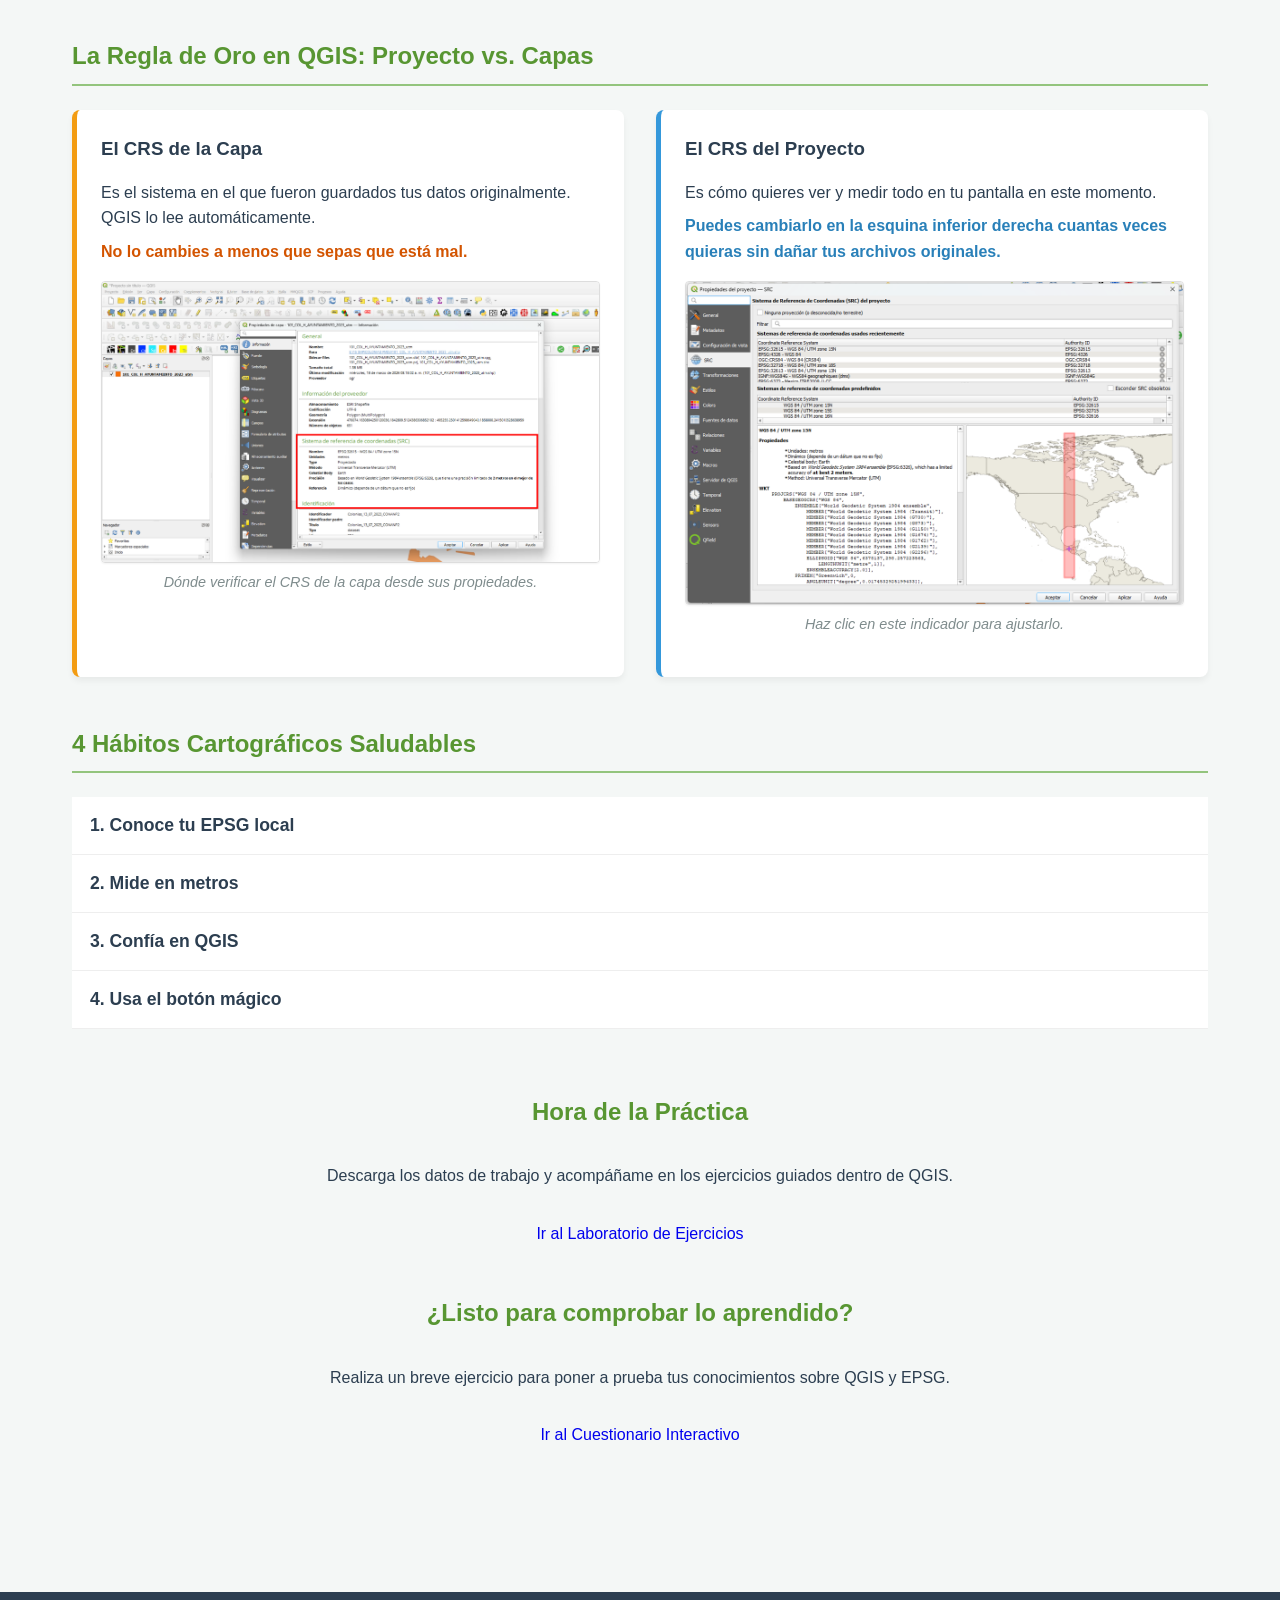
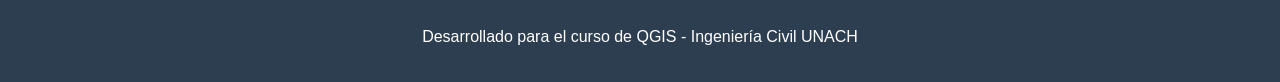
==== commit 97b465e6: "ultimo cambio" ====
--- a/index.html
+++ b/index.html
@@ -1,4 +1,3 @@
-
 <!DOCTYPE html>
 <html lang="es">
 <head>
@@ -32,6 +31,12 @@
             <h2 class="section-title" style="border: none; margin-top: 0; padding-bottom: 0;">Día 3: Atributos y Simbología Técnica</h2>
             <p style="margin-bottom: 2rem; font-size: 1.1rem; color: var(--qgis-dark);">Aprende a consultar tablas de atributos y a transformar datos abstractos en visualizaciones de ingeniería mediante simbología categorizada y graduada.</p>
             <a href="dia3.html" class="btn-submit" style="text-decoration: none; display: inline-block; width: auto; background-color: #3498db; color: var(--white); padding: 1rem 2rem; border-radius: 4px; font-weight: bold;">Ver Lección del Día 3</a>
+        </section>
+
+        <section style="text-align: center; margin-bottom: 4rem; background-color: var(--white); padding: 2.5rem; border-radius: 8px; box-shadow: 0 4px 6px rgba(0,0,0,0.05); border-top: 5px solid var(--qgis-green);">
+            <h2 class="section-title" style="border: none; margin-top: 0; padding-bottom: 0; color: var(--qgis-green);">Día 4: Conectividad y Salida Gráfica</h2>
+            <p style="margin-bottom: 2rem; font-size: 1.1rem; color: var(--qgis-dark);">Aprende a conectar mapas base de Google, servicios WMS gubernamentales y a diseñar el plano final con todos sus elementos normativos.</p>
+            <a href="dia4.html" class="btn-submit" style="text-decoration: none; display: inline-block; width: auto; background-color: var(--qgis-green); color: var(--white); padding: 1rem 2rem; border-radius: 4px; font-weight: bold;">Ver Lección Final del Día 4</a>
         </section>
 
         <section>
